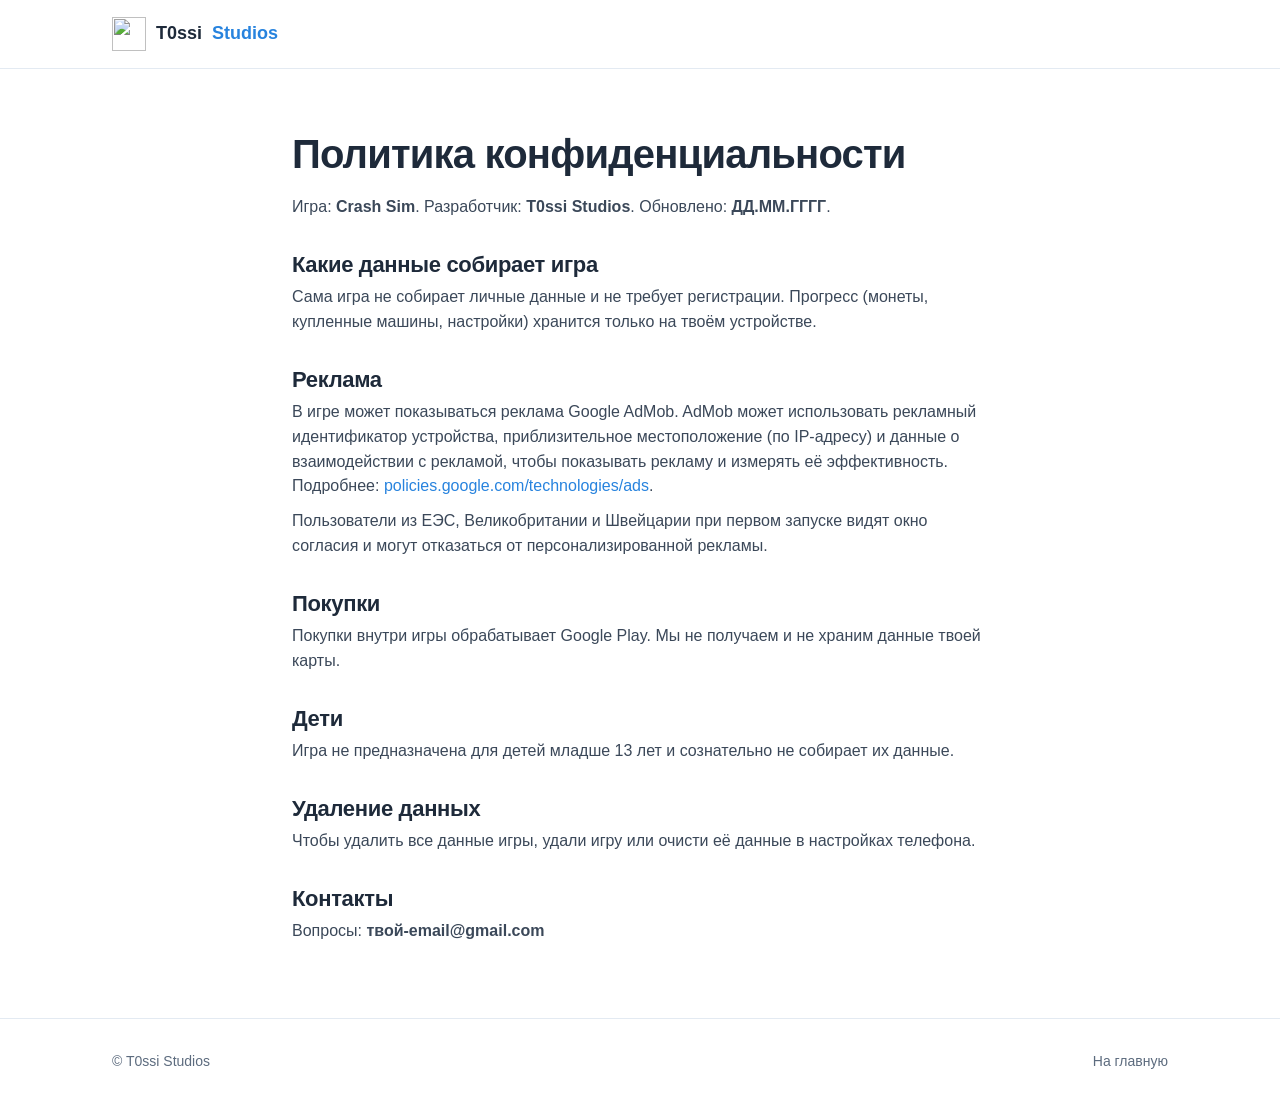
==== privacy.html @ 16f8c835 "Add files via upload" ====
<!doctype html>
<html lang="ru">
<head>
<meta charset="utf-8">
<meta name="viewport" content="width=device-width,initial-scale=1">
<title>Политика конфиденциальности — T0ssi Studios</title>
<link rel="icon" href="favicon.svg" type="image/svg+xml">
<link rel="stylesheet" href="style.css">
</head>
<body>
<header class="nav"><div class="wrap"><a class="brand" href="index.html"><img src="assets/logo.svg" alt="">T0ssi <span>Studios</span></a></div></header>
<main class="doc">
  <h1>Политика конфиденциальности</h1>
  <p>Игра: <b>Crash Sim</b>. Разработчик: <b>T0ssi Studios</b>. Обновлено: <b>ДД.ММ.ГГГГ</b>.</p>

  <h2>Какие данные собирает игра</h2>
  <p>Сама игра не собирает личные данные и не требует регистрации. Прогресс (монеты, купленные машины, настройки) хранится только на твоём устройстве.</p>

  <h2>Реклама</h2>
  <p>В игре может показываться реклама Google AdMob. AdMob может использовать рекламный идентификатор устройства, приблизительное местоположение (по IP-адресу) и данные о взаимодействии с рекламой, чтобы показывать рекламу и измерять её эффективность. Подробнее: <a href="https://policies.google.com/technologies/ads">policies.google.com/technologies/ads</a>.</p>
  <p>Пользователи из ЕЭС, Великобритании и Швейцарии при первом запуске видят окно согласия и могут отказаться от персонализированной рекламы.</p>

  <h2>Покупки</h2>
  <p>Покупки внутри игры обрабатывает Google Play. Мы не получаем и не храним данные твоей карты.</p>

  <h2>Дети</h2>
  <p>Игра не предназначена для детей младше 13 лет и сознательно не собирает их данные.</p>

  <h2>Удаление данных</h2>
  <p>Чтобы удалить все данные игры, удали игру или очисти её данные в настройках телефона.</p>

  <h2>Контакты</h2>
  <p>Вопросы: <b>твой-email@gmail.com</b></p>
</main>
<footer><div class="wrap"><span>© T0ssi Studios</span><a href="index.html">На главную</a></div></footer>
</body>
</html>
---- style.css ----
:root{
  --text:#1E2A3A; --muted:#5C6B7E; --bg:#FFFFFF; --soft:#F4F8FC; --soft2:#E9F2FB;
  --line:#E3EAF2; --blue:#2783DE; --blue-d:#1B6BBD; --blue-l:#E5F2FC; --radius:12px;
  --shadow:0 1px 2px rgba(16,42,80,.05),0 8px 24px rgba(16,42,80,.06);
}
*{box-sizing:border-box;margin:0;padding:0}
html{scroll-behavior:smooth}
@media (prefers-reduced-motion:reduce){html{scroll-behavior:auto}*{transition:none!important;animation:none!important}}
body{font:16px/1.55 -apple-system,BlinkMacSystemFont,"Segoe UI",Roboto,"Helvetica Neue",Arial,sans-serif;color:var(--text);background:var(--bg)}
a{color:var(--blue);text-decoration:none}
img{max-width:100%;display:block}
.wrap{max-width:1120px;margin:0 auto;padding:0 32px}
@media (max-width:640px){.wrap{padding:0 20px}}
:focus-visible{outline:3px solid var(--blue);outline-offset:2px;border-radius:6px}

/* nav */
.nav{position:sticky;top:0;z-index:10;background:rgba(255,255,255,.88);backdrop-filter:blur(10px);border-bottom:1px solid var(--line)}
.nav .wrap{display:flex;align-items:center;justify-content:space-between;height:68px}
.brand{display:flex;align-items:center;gap:10px;font-weight:700;font-size:18px;color:var(--text)}
.brand img{width:34px;height:34px}
.brand span{color:var(--blue)}
.links{display:flex;gap:28px;align-items:center}
.links a{color:var(--muted);font-weight:500}
.links a:hover{color:var(--text)}
.links a.btn-primary,.links a.btn-primary:hover{color:#fff}
@media (max-width:760px){.links a:not(.btn){display:none}}

/* buttons */
.btn{display:inline-flex;align-items:center;justify-content:center;gap:10px;min-height:48px;padding:0 22px;border-radius:10px;font-weight:600;font-size:16px;border:1px solid transparent;transition:background .15s,transform .15s,border-color .15s;cursor:pointer}
.btn:hover{transform:translateY(-1px)}
.btn-primary{background:var(--blue);color:#fff}
.btn-primary:hover{background:var(--blue-d)}
.btn-ghost{background:#fff;color:var(--blue);border-color:#BFD9F3}
.btn-ghost:hover{background:var(--blue-l)}
.btn-sm{min-height:40px;padding:0 16px;font-size:15px}
.btn svg{width:20px;height:20px}

/* hero */
.hero{background:linear-gradient(180deg,var(--soft) 0%,#fff 100%);padding:80px 0 64px;overflow:hidden}
.hero .wrap{display:grid;grid-template-columns:1.05fr 1fr;gap:48px;align-items:center}
@media (max-width:900px){.hero .wrap{grid-template-columns:1fr}.hero{padding:48px 0}}
.eyebrow{display:inline-block;background:var(--blue-l);color:var(--blue-d);font-weight:600;font-size:14px;padding:6px 12px;border-radius:999px;margin-bottom:20px}
h1{font-size:clamp(40px,6vw,64px);line-height:1.05;letter-spacing:-.02em;margin-bottom:20px}
h1 em{font-style:normal;color:var(--blue)}
.lead{font-size:19px;color:var(--muted);max-width:520px;margin-bottom:32px}
.cta{display:flex;gap:12px;flex-wrap:wrap}
.meta{display:flex;gap:24px;margin-top:32px;color:var(--muted);font-size:14px;flex-wrap:wrap}
.meta b{display:block;color:var(--text);font-size:22px}
.shot-main{position:relative;aspect-ratio:16/9;border-radius:16px;background:linear-gradient(135deg,#DCEBFA,#F4F9FE);border:1px solid var(--line);box-shadow:var(--shadow);overflow:hidden;display:grid;place-items:center}
.shot-main img{width:100%;height:100%;object-fit:cover;position:absolute;inset:0}
.shot-main .ph{text-align:center;color:var(--muted);font-size:14px}
.shot-main .ph{display:flex;flex-direction:column;align-items:center;gap:8px;padding:16px}
.shot-main .ph svg{width:96px;display:block;color:var(--blue)}

/* sections */
section{padding:88px 0}
@media (max-width:640px){section{padding:56px 0}}
.sec-head{max-width:640px;margin-bottom:48px}
h2{font-size:clamp(28px,4vw,40px);line-height:1.15;letter-spacing:-.015em;margin-bottom:12px}
.sec-head p{color:var(--muted);font-size:18px}
.alt{background:var(--soft)}

.features{display:grid;grid-template-columns:repeat(3,1fr);gap:16px}
@media (max-width:900px){.features{grid-template-columns:repeat(2,1fr)}}
@media (max-width:560px){.features{grid-template-columns:1fr}}
.card{background:#fff;border:1px solid var(--line);border-radius:var(--radius);padding:24px}
.card .ic{width:44px;height:44px;border-radius:10px;background:var(--blue-l);color:var(--blue);display:grid;place-items:center;margin-bottom:16px}
.card .ic svg{width:22px;height:22px}
.card h3{font-size:18px;margin-bottom:6px}
.card p{color:var(--muted);font-size:15px}

.gallery{display:grid;grid-template-columns:repeat(3,1fr);gap:16px}
@media (max-width:900px){.gallery{grid-template-columns:repeat(2,1fr)}}
@media (max-width:560px){.gallery{grid-template-columns:1fr}}
.gallery button{border:1px solid var(--line);border-radius:var(--radius);overflow:hidden;background:var(--soft2);aspect-ratio:16/9;cursor:zoom-in;padding:0}
.gallery img{width:100%;height:100%;object-fit:cover;transition:transform .3s}
.gallery button:hover img{transform:scale(1.03)}
.empty{border:1px dashed #BFD9F3;border-radius:var(--radius);padding:32px;text-align:center;color:var(--muted);background:#fff}
.lightbox{position:fixed;inset:0;background:rgba(10,20,35,.85);display:none;place-items:center;z-index:50;padding:24px}
.lightbox.open{display:grid}
.lightbox img{max-height:90vh;border-radius:10px}

.compare{display:grid;grid-template-columns:1fr 1fr;gap:16px}
@media (max-width:760px){.compare{grid-template-columns:1fr}}
.plan{border:1px solid var(--line);border-radius:var(--radius);padding:32px;background:#fff}
.plan.full{border-color:var(--blue);box-shadow:0 0 0 3px var(--blue-l)}
.plan .tag{font-size:14px;font-weight:600;color:var(--muted);margin-bottom:8px}
.plan.full .tag{color:var(--blue)}
.plan h3{font-size:24px;margin-bottom:16px}
.plan ul{list-style:none;margin-bottom:24px}
.plan li{padding:8px 0 8px 28px;position:relative;border-top:1px solid var(--line);font-size:15px}
.plan li:first-child{border-top:0}
.plan li::before{content:"";position:absolute;left:0;top:13px;width:16px;height:16px;border-radius:50%;background:var(--blue-l) url("data:image/svg+xml,%3Csvg xmlns='http://www.w3.org/2000/svg' viewBox='0 0 16 16'%3E%3Cpath d='M4 8.5l2.5 2.5L12 5.5' fill='none' stroke='%232783DE' stroke-width='2' stroke-linecap='round'/%3E%3C/svg%3E") center/12px no-repeat}
.plan li.no{color:var(--muted)}
.plan li.no::before{background:#F0F2F5 url("data:image/svg+xml,%3Csvg xmlns='http://www.w3.org/2000/svg' viewBox='0 0 16 16'%3E%3Cpath d='M5 5l6 6M11 5l-6 6' stroke='%239AA6B4' stroke-width='2' stroke-linecap='round'/%3E%3C/svg%3E") center/12px no-repeat}

.download{background:var(--blue);color:#fff;border-radius:20px;padding:56px;display:grid;grid-template-columns:1.2fr 1fr;gap:40px;align-items:center}
@media (max-width:860px){.download{grid-template-columns:1fr;padding:32px}}
.download h2{color:#fff}
.download p{color:#D8E9FA}
.download .btn-primary{background:#fff;color:var(--blue-d)}
.download .btn-primary:hover{background:var(--blue-l)}
.download .btn-ghost{background:transparent;color:#fff;border-color:rgba(255,255,255,.5)}
.download .btn-ghost:hover{background:rgba(255,255,255,.1)}
.steps{list-style:none;counter-reset:s;display:grid;gap:12px}
.steps li{counter-increment:s;background:rgba(255,255,255,.1);border-radius:10px;padding:14px 16px 14px 52px;position:relative;font-size:15px}
.steps li::before{content:counter(s);position:absolute;left:14px;top:12px;width:26px;height:26px;border-radius:50%;background:#fff;color:var(--blue-d);font-weight:700;display:grid;place-items:center;font-size:14px}
.small{font-size:14px;color:#CFE3F8;margin-top:16px}

.studio{display:grid;grid-template-columns:auto 1fr;gap:32px;align-items:center;max-width:820px}
.studio img{width:96px;height:96px}
@media (max-width:560px){.studio{grid-template-columns:1fr}}
.studio p{color:var(--muted);font-size:17px}

footer{border-top:1px solid var(--line);padding:32px 0;color:var(--muted);font-size:14px}
footer .wrap{display:flex;justify-content:space-between;gap:16px;flex-wrap:wrap}
footer a{color:var(--muted)}
footer a:hover{color:var(--blue)}

/* legal page */
.doc{max-width:760px;margin:0 auto;padding:64px 32px}
.doc h1{font-size:40px}
.doc h2{font-size:22px;margin:32px 0 8px}
.doc p,.doc li{color:#3B4859;margin-bottom:10px}
.doc ul{padding-left:20px}
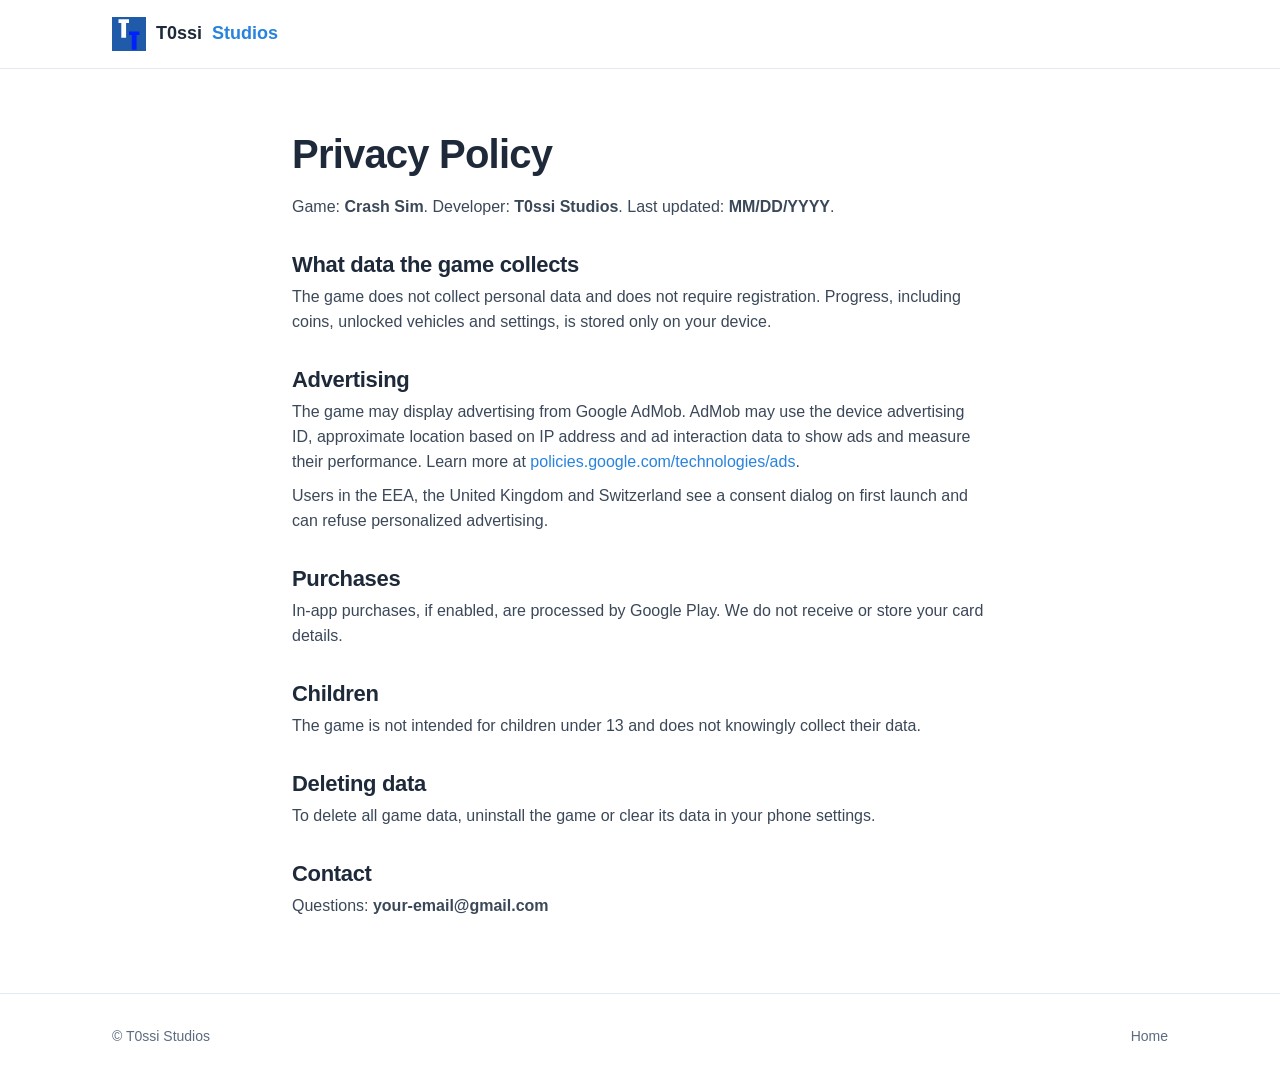
==== commit 8ef3587e: "Translate privacy policy from Russian to English" ====
--- a/privacy.html
+++ b/privacy.html
@@ -1,37 +1,37 @@
 <!doctype html>
-<html lang="ru">
+<html lang="en">
 <head>
 <meta charset="utf-8">
 <meta name="viewport" content="width=device-width,initial-scale=1">
-<title>Политика конфиденциальности — T0ssi Studios</title>
+<title>Privacy Policy — T0ssi Studios</title>
 <link rel="icon" href="favicon.svg" type="image/svg+xml">
 <link rel="stylesheet" href="style.css">
 </head>
 <body>
 <header class="nav"><div class="wrap"><a class="brand" href="index.html"><img src="assets/logo.svg" alt="">T0ssi <span>Studios</span></a></div></header>
 <main class="doc">
-  <h1>Политика конфиденциальности</h1>
-  <p>Игра: <b>Crash Sim</b>. Разработчик: <b>T0ssi Studios</b>. Обновлено: <b>ДД.ММ.ГГГГ</b>.</p>
+  <h1>Privacy Policy</h1>
+  <p>Game: <b>Crash Sim</b>. Developer: <b>T0ssi Studios</b>. Last updated: <b>MM/DD/YYYY</b>.</p>
 
-  <h2>Какие данные собирает игра</h2>
-  <p>Сама игра не собирает личные данные и не требует регистрации. Прогресс (монеты, купленные машины, настройки) хранится только на твоём устройстве.</p>
+  <h2>What data the game collects</h2>
+  <p>The game does not collect personal data and does not require registration. Progress, including coins, unlocked vehicles and settings, is stored only on your device.</p>
 
-  <h2>Реклама</h2>
-  <p>В игре может показываться реклама Google AdMob. AdMob может использовать рекламный идентификатор устройства, приблизительное местоположение (по IP-адресу) и данные о взаимодействии с рекламой, чтобы показывать рекламу и измерять её эффективность. Подробнее: <a href="https://policies.google.com/technologies/ads">policies.google.com/technologies/ads</a>.</p>
-  <p>Пользователи из ЕЭС, Великобритании и Швейцарии при первом запуске видят окно согласия и могут отказаться от персонализированной рекламы.</p>
+  <h2>Advertising</h2>
+  <p>The game may display advertising from Google AdMob. AdMob may use the device advertising ID, approximate location based on IP address and ad interaction data to show ads and measure their performance. Learn more at <a href="https://policies.google.com/technologies/ads">policies.google.com/technologies/ads</a>.</p>
+  <p>Users in the EEA, the United Kingdom and Switzerland see a consent dialog on first launch and can refuse personalized advertising.</p>
 
-  <h2>Покупки</h2>
-  <p>Покупки внутри игры обрабатывает Google Play. Мы не получаем и не храним данные твоей карты.</p>
+  <h2>Purchases</h2>
+  <p>In-app purchases, if enabled, are processed by Google Play. We do not receive or store your card details.</p>
 
-  <h2>Дети</h2>
-  <p>Игра не предназначена для детей младше 13 лет и сознательно не собирает их данные.</p>
+  <h2>Children</h2>
+  <p>The game is not intended for children under 13 and does not knowingly collect their data.</p>
 
-  <h2>Удаление данных</h2>
-  <p>Чтобы удалить все данные игры, удали игру или очисти её данные в настройках телефона.</p>
+  <h2>Deleting data</h2>
+  <p>To delete all game data, uninstall the game or clear its data in your phone settings.</p>
 
-  <h2>Контакты</h2>
-  <p>Вопросы: <b>твой-email@gmail.com</b></p>
+  <h2>Contact</h2>
+  <p>Questions: <b>your-email@gmail.com</b></p>
 </main>
-<footer><div class="wrap"><span>© T0ssi Studios</span><a href="index.html">На главную</a></div></footer>
+<footer><div class="wrap"><span>© T0ssi Studios</span><a href="index.html">Home</a></div></footer>
 </body>
 </html>
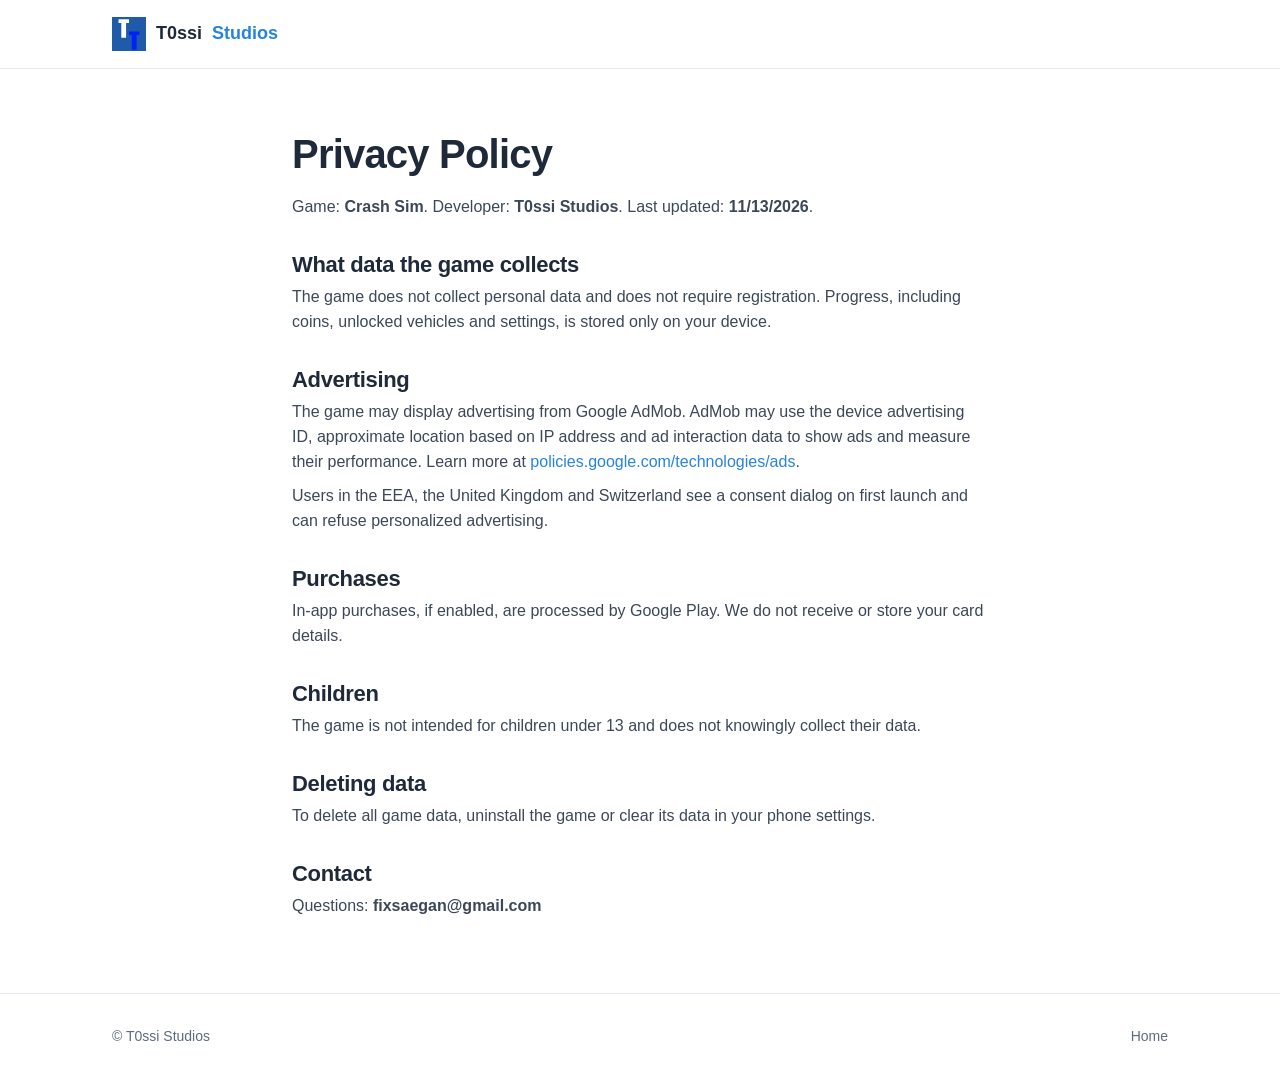
==== commit 320e3972: "Update last updated date and contact email" ====
--- a/privacy.html
+++ b/privacy.html
@@ -11,7 +11,7 @@
 <header class="nav"><div class="wrap"><a class="brand" href="index.html"><img src="assets/logo.svg" alt="">T0ssi <span>Studios</span></a></div></header>
 <main class="doc">
   <h1>Privacy Policy</h1>
-  <p>Game: <b>Crash Sim</b>. Developer: <b>T0ssi Studios</b>. Last updated: <b>MM/DD/YYYY</b>.</p>
+  <p>Game: <b>Crash Sim</b>. Developer: <b>T0ssi Studios</b>. Last updated: <b>11/13/2026</b>.</p>
 
   <h2>What data the game collects</h2>
   <p>The game does not collect personal data and does not require registration. Progress, including coins, unlocked vehicles and settings, is stored only on your device.</p>
@@ -30,7 +30,7 @@
   <p>To delete all game data, uninstall the game or clear its data in your phone settings.</p>
 
   <h2>Contact</h2>
-  <p>Questions: <b>your-email@gmail.com</b></p>
+  <p>Questions: <b>fixsaegan@gmail.com</b></p>
 </main>
 <footer><div class="wrap"><span>© T0ssi Studios</span><a href="index.html">Home</a></div></footer>
 </body>
